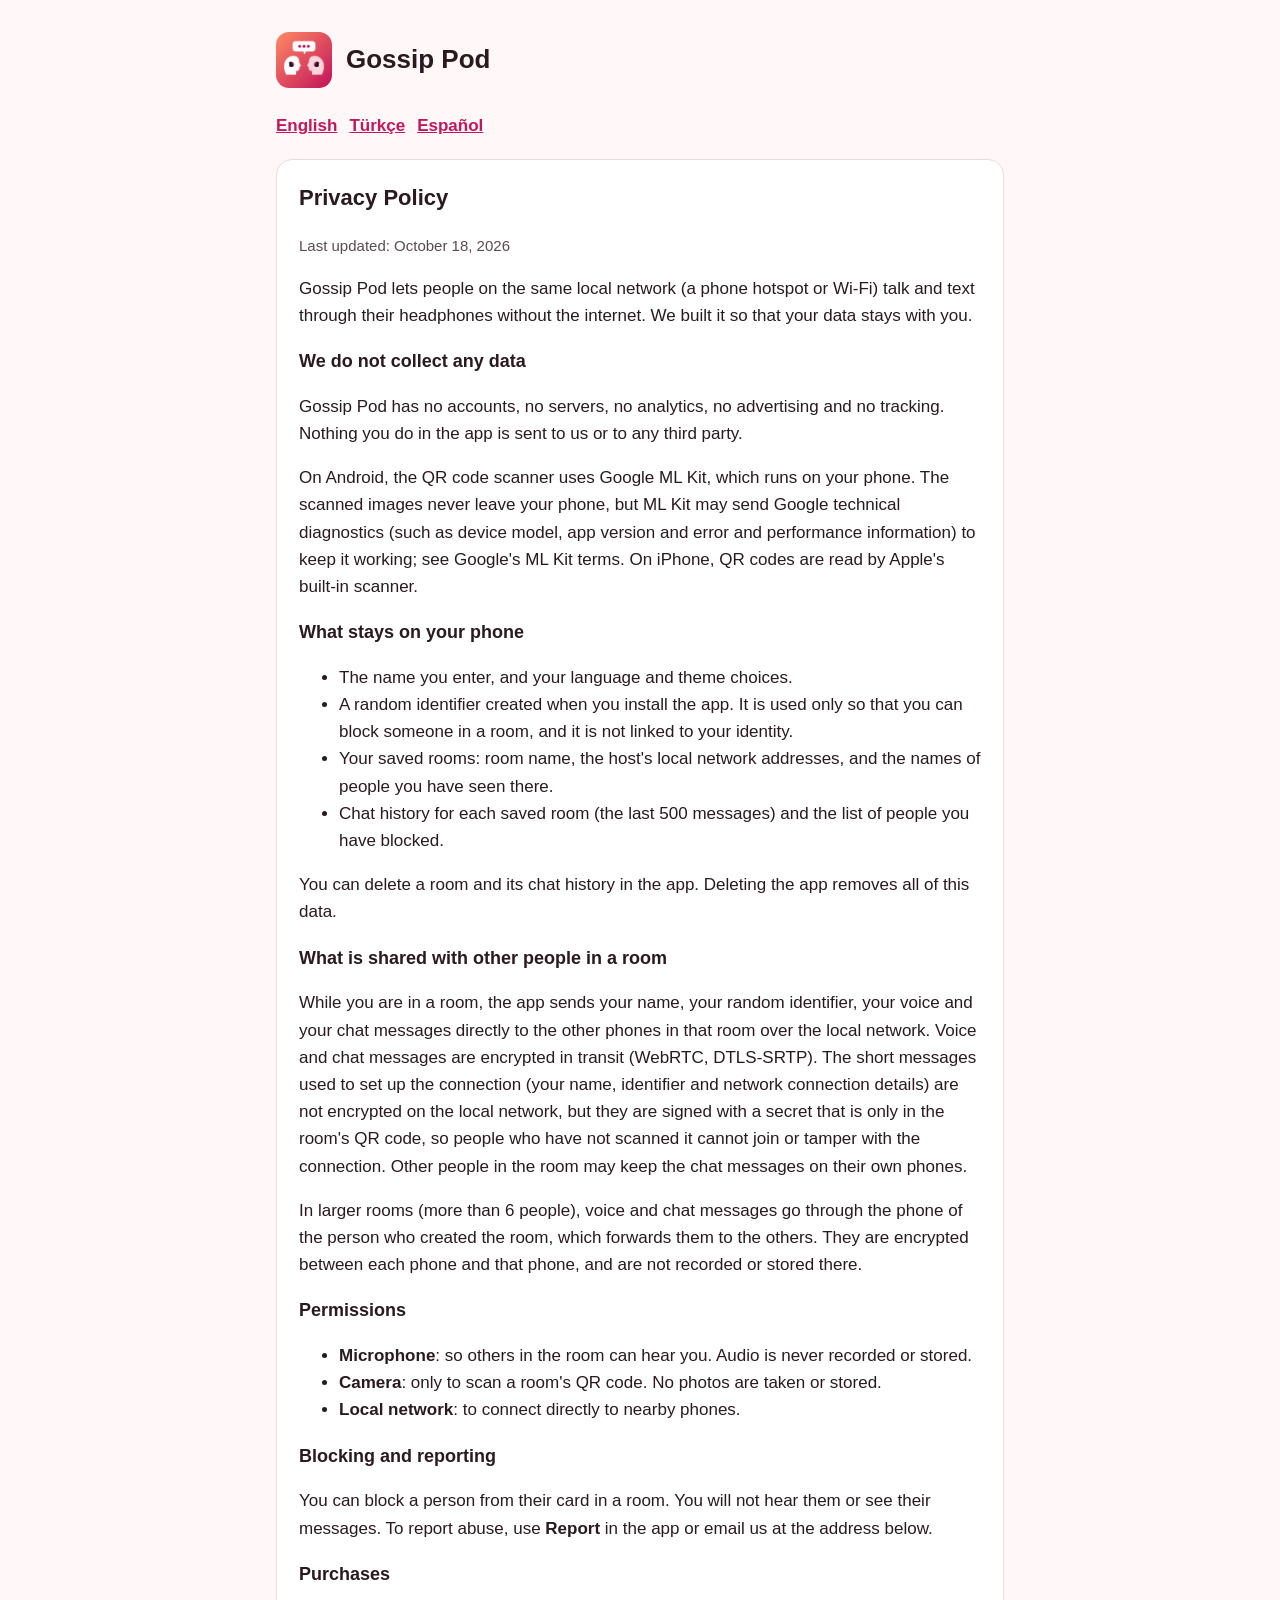
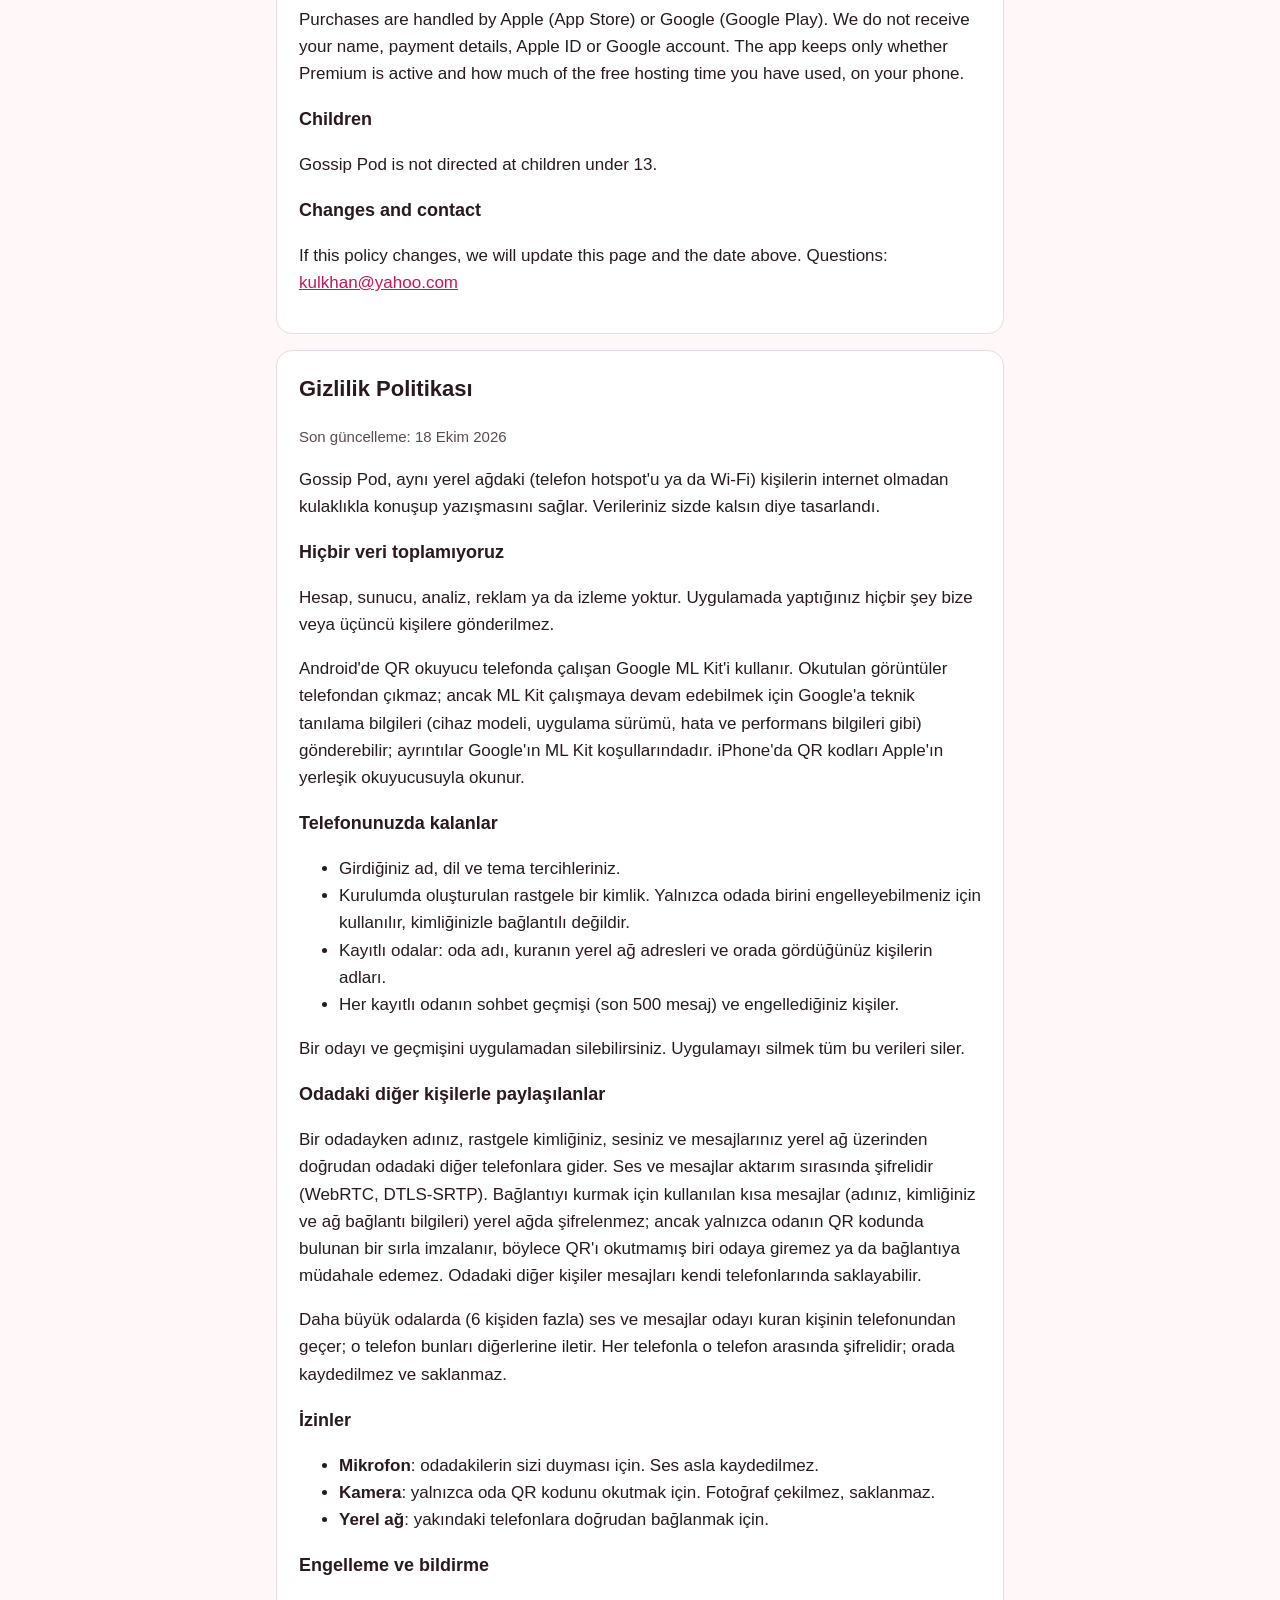
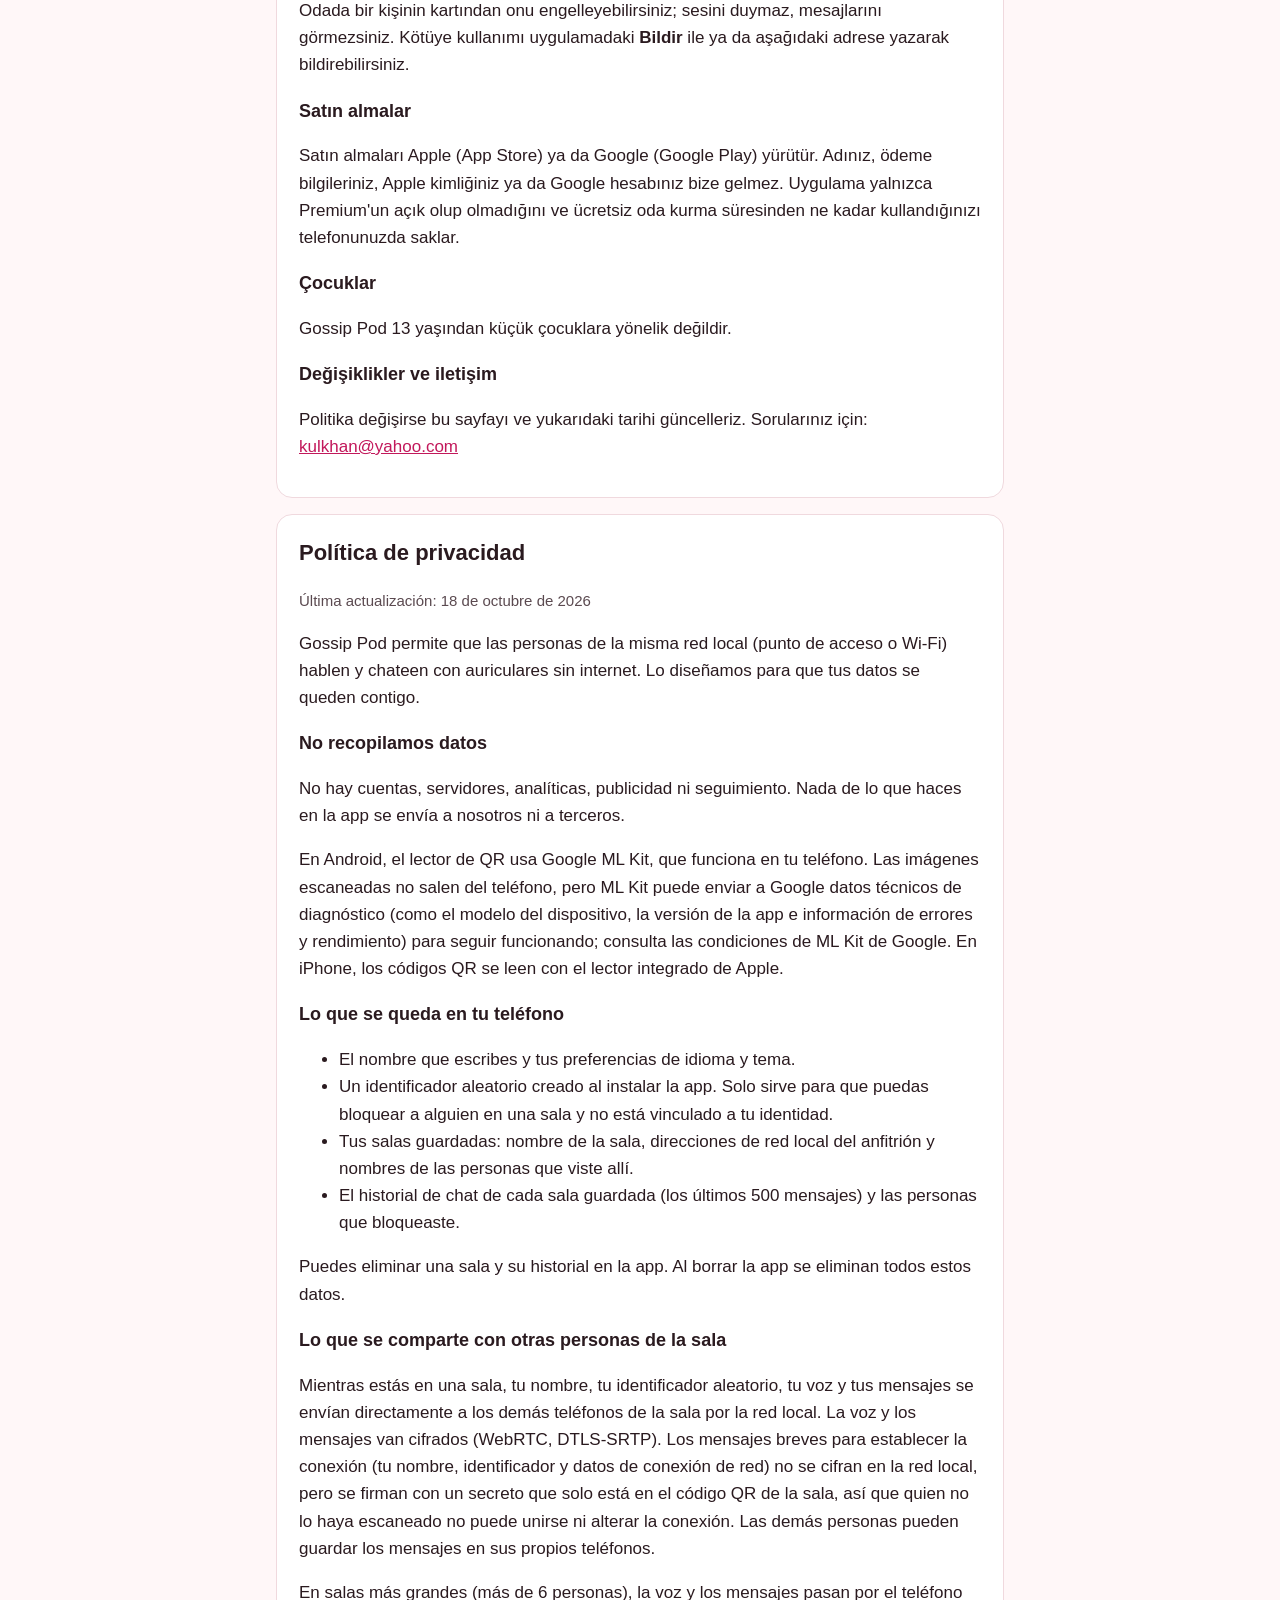
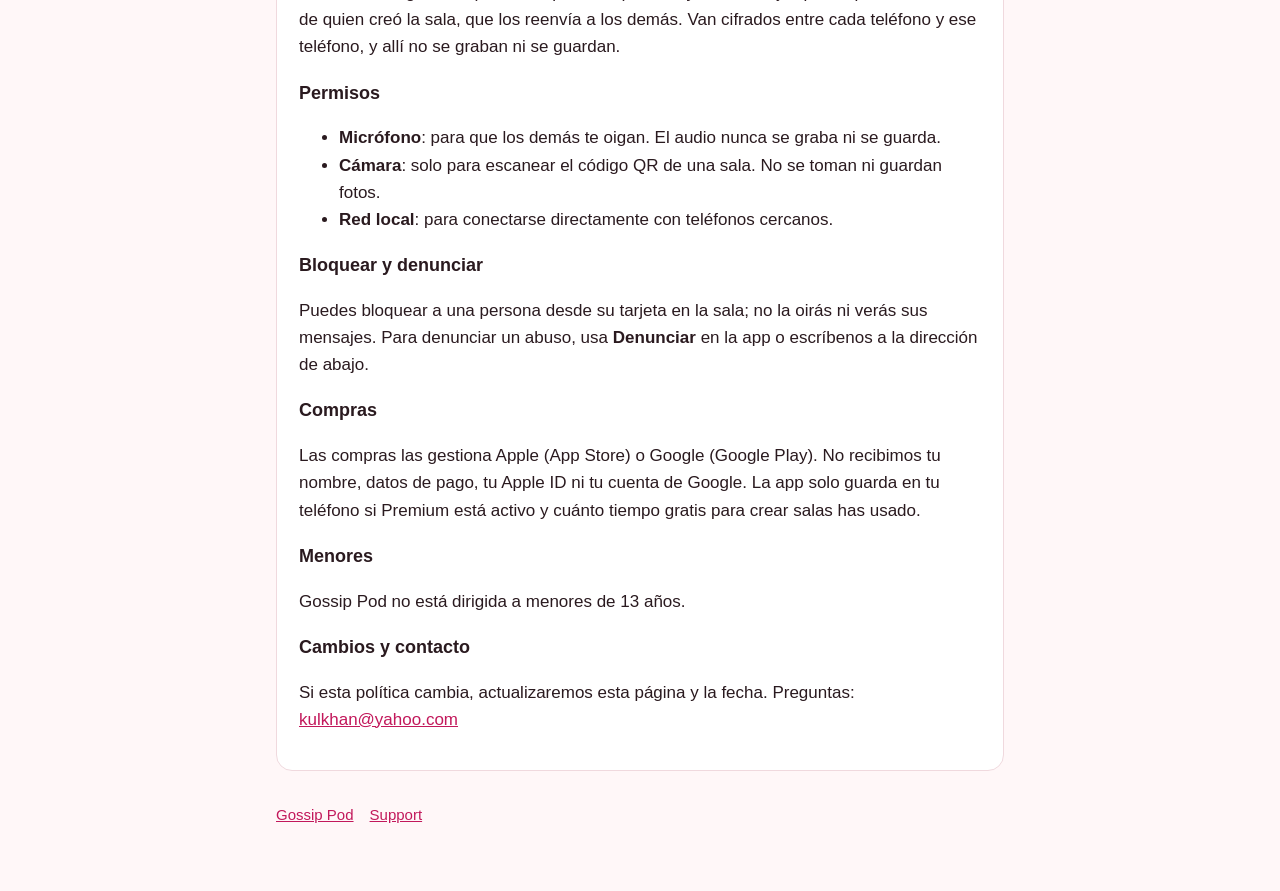
==== privacy.html @ c3149ad6 "Gossip Pod sitesi: gizlilik politikası ve destek Co-Authored-By: Claude Opus 5.5 <noreply@anthropic." ====
<!doctype html>
<html lang="en">
<head>
  <meta charset="utf-8">
  <meta name="viewport" content="width=device-width, initial-scale=1">
  <title>Gossip Pod Privacy</title>
  <link rel="icon" href="icon.png">
  <link rel="stylesheet" href="style.css">
</head>
<body>
<main>
  <header><img src="icon.png" alt=""><a href="index.html">Gossip Pod</a></header>
  <nav class="lang"><a href="#en">English</a><a href="#tr">Türkçe</a><a href="#es">Español</a></nav>

  <section id="en">
    <h2>Privacy Policy</h2>
    <p class="muted">Last updated: October 18, 2026</p>
    <p>Gossip Pod lets people on the same local network (a phone hotspot or Wi-Fi) talk and text through their headphones without the internet. We built it so that your data stays with you.</p>

    <h3>We do not collect any data</h3>
    <p>Gossip Pod has no accounts, no servers, no analytics, no advertising and no tracking. Nothing you do in the app is sent to us or to any third party.</p>
    <p>On Android, the QR code scanner uses Google ML Kit, which runs on your phone. The scanned images never leave your phone, but ML Kit may send Google technical diagnostics (such as device model, app version and error and performance information) to keep it working; see Google's ML Kit terms. On iPhone, QR codes are read by Apple's built-in scanner.</p>

    <h3>What stays on your phone</h3>
    <ul>
      <li>The name you enter, and your language and theme choices.</li>
      <li>A random identifier created when you install the app. It is used only so that you can block someone in a room, and it is not linked to your identity.</li>
      <li>Your saved rooms: room name, the host's local network addresses, and the names of people you have seen there.</li>
      <li>Chat history for each saved room (the last 500 messages) and the list of people you have blocked.</li>
    </ul>
    <p>You can delete a room and its chat history in the app. Deleting the app removes all of this data.</p>

    <h3>What is shared with other people in a room</h3>
    <p>While you are in a room, the app sends your name, your random identifier, your voice and your chat messages directly to the other phones in that room over the local network. Voice and chat messages are encrypted in transit (WebRTC, DTLS-SRTP). The short messages used to set up the connection (your name, identifier and network connection details) are not encrypted on the local network, but they are signed with a secret that is only in the room's QR code, so people who have not scanned it cannot join or tamper with the connection. Other people in the room may keep the chat messages on their own phones.</p>
    <p>In larger rooms (more than 6 people), voice and chat messages go through the phone of the person who created the room, which forwards them to the others. They are encrypted between each phone and that phone, and are not recorded or stored there.</p>

    <h3>Permissions</h3>
    <ul>
      <li><strong>Microphone</strong>: so others in the room can hear you. Audio is never recorded or stored.</li>
      <li><strong>Camera</strong>: only to scan a room's QR code. No photos are taken or stored.</li>
      <li><strong>Local network</strong>: to connect directly to nearby phones.</li>
    </ul>

    <h3>Blocking and reporting</h3>
    <p>You can block a person from their card in a room. You will not hear them or see their messages. To report abuse, use <strong>Report</strong> in the app or email us at the address below.</p>

    <h3>Purchases</h3>
    <p>Purchases are handled by Apple (App Store) or Google (Google Play). We do not receive your name, payment details, Apple ID or Google account. The app keeps only whether Premium is active and how much of the free hosting time you have used, on your phone.</p>

    <h3>Children</h3>
    <p>Gossip Pod is not directed at children under 13.</p>

    <h3>Changes and contact</h3>
    <p>If this policy changes, we will update this page and the date above. Questions: <a href="mailto:kulkhan@yahoo.com">kulkhan@yahoo.com</a></p>
  </section>

  <section id="tr">
    <h2>Gizlilik Politikası</h2>
    <p class="muted">Son güncelleme: 18 Ekim 2026</p>
    <p>Gossip Pod, aynı yerel ağdaki (telefon hotspot'u ya da Wi-Fi) kişilerin internet olmadan kulaklıkla konuşup yazışmasını sağlar. Verileriniz sizde kalsın diye tasarlandı.</p>
    <h3>Hiçbir veri toplamıyoruz</h3>
    <p>Hesap, sunucu, analiz, reklam ya da izleme yoktur. Uygulamada yaptığınız hiçbir şey bize veya üçüncü kişilere gönderilmez.</p>
    <p>Android'de QR okuyucu telefonda çalışan Google ML Kit'i kullanır. Okutulan görüntüler telefondan çıkmaz; ancak ML Kit çalışmaya devam edebilmek için Google'a teknik tanılama bilgileri (cihaz modeli, uygulama sürümü, hata ve performans bilgileri gibi) gönderebilir; ayrıntılar Google'ın ML Kit koşullarındadır. iPhone'da QR kodları Apple'ın yerleşik okuyucusuyla okunur.</p>
    <h3>Telefonunuzda kalanlar</h3>
    <ul>
      <li>Girdiğiniz ad, dil ve tema tercihleriniz.</li>
      <li>Kurulumda oluşturulan rastgele bir kimlik. Yalnızca odada birini engelleyebilmeniz için kullanılır, kimliğinizle bağlantılı değildir.</li>
      <li>Kayıtlı odalar: oda adı, kuranın yerel ağ adresleri ve orada gördüğünüz kişilerin adları.</li>
      <li>Her kayıtlı odanın sohbet geçmişi (son 500 mesaj) ve engellediğiniz kişiler.</li>
    </ul>
    <p>Bir odayı ve geçmişini uygulamadan silebilirsiniz. Uygulamayı silmek tüm bu verileri siler.</p>
    <h3>Odadaki diğer kişilerle paylaşılanlar</h3>
    <p>Bir odadayken adınız, rastgele kimliğiniz, sesiniz ve mesajlarınız yerel ağ üzerinden doğrudan odadaki diğer telefonlara gider. Ses ve mesajlar aktarım sırasında şifrelidir (WebRTC, DTLS-SRTP). Bağlantıyı kurmak için kullanılan kısa mesajlar (adınız, kimliğiniz ve ağ bağlantı bilgileri) yerel ağda şifrelenmez; ancak yalnızca odanın QR kodunda bulunan bir sırla imzalanır, böylece QR'ı okutmamış biri odaya giremez ya da bağlantıya müdahale edemez. Odadaki diğer kişiler mesajları kendi telefonlarında saklayabilir.</p>
    <p>Daha büyük odalarda (6 kişiden fazla) ses ve mesajlar odayı kuran kişinin telefonundan geçer; o telefon bunları diğerlerine iletir. Her telefonla o telefon arasında şifrelidir; orada kaydedilmez ve saklanmaz.</p>
    <h3>İzinler</h3>
    <ul>
      <li><strong>Mikrofon</strong>: odadakilerin sizi duyması için. Ses asla kaydedilmez.</li>
      <li><strong>Kamera</strong>: yalnızca oda QR kodunu okutmak için. Fotoğraf çekilmez, saklanmaz.</li>
      <li><strong>Yerel ağ</strong>: yakındaki telefonlara doğrudan bağlanmak için.</li>
    </ul>
    <h3>Engelleme ve bildirme</h3>
    <p>Odada bir kişinin kartından onu engelleyebilirsiniz; sesini duymaz, mesajlarını görmezsiniz. Kötüye kullanımı uygulamadaki <strong>Bildir</strong> ile ya da aşağıdaki adrese yazarak bildirebilirsiniz.</p>
    <h3>Satın almalar</h3>
    <p>Satın almaları Apple (App Store) ya da Google (Google Play) yürütür. Adınız, ödeme bilgileriniz, Apple kimliğiniz ya da Google hesabınız bize gelmez. Uygulama yalnızca Premium'un açık olup olmadığını ve ücretsiz oda kurma süresinden ne kadar kullandığınızı telefonunuzda saklar.</p>
    <h3>Çocuklar</h3>
    <p>Gossip Pod 13 yaşından küçük çocuklara yönelik değildir.</p>
    <h3>Değişiklikler ve iletişim</h3>
    <p>Politika değişirse bu sayfayı ve yukarıdaki tarihi güncelleriz. Sorularınız için: <a href="mailto:kulkhan@yahoo.com">kulkhan@yahoo.com</a></p>
  </section>

  <section id="es">
    <h2>Política de privacidad</h2>
    <p class="muted">Última actualización: 18 de octubre de 2026</p>
    <p>Gossip Pod permite que las personas de la misma red local (punto de acceso o Wi-Fi) hablen y chateen con auriculares sin internet. Lo diseñamos para que tus datos se queden contigo.</p>
    <h3>No recopilamos datos</h3>
    <p>No hay cuentas, servidores, analíticas, publicidad ni seguimiento. Nada de lo que haces en la app se envía a nosotros ni a terceros.</p>
    <p>En Android, el lector de QR usa Google ML Kit, que funciona en tu teléfono. Las imágenes escaneadas no salen del teléfono, pero ML Kit puede enviar a Google datos técnicos de diagnóstico (como el modelo del dispositivo, la versión de la app e información de errores y rendimiento) para seguir funcionando; consulta las condiciones de ML Kit de Google. En iPhone, los códigos QR se leen con el lector integrado de Apple.</p>
    <h3>Lo que se queda en tu teléfono</h3>
    <ul>
      <li>El nombre que escribes y tus preferencias de idioma y tema.</li>
      <li>Un identificador aleatorio creado al instalar la app. Solo sirve para que puedas bloquear a alguien en una sala y no está vinculado a tu identidad.</li>
      <li>Tus salas guardadas: nombre de la sala, direcciones de red local del anfitrión y nombres de las personas que viste allí.</li>
      <li>El historial de chat de cada sala guardada (los últimos 500 mensajes) y las personas que bloqueaste.</li>
    </ul>
    <p>Puedes eliminar una sala y su historial en la app. Al borrar la app se eliminan todos estos datos.</p>
    <h3>Lo que se comparte con otras personas de la sala</h3>
    <p>Mientras estás en una sala, tu nombre, tu identificador aleatorio, tu voz y tus mensajes se envían directamente a los demás teléfonos de la sala por la red local. La voz y los mensajes van cifrados (WebRTC, DTLS-SRTP). Los mensajes breves para establecer la conexión (tu nombre, identificador y datos de conexión de red) no se cifran en la red local, pero se firman con un secreto que solo está en el código QR de la sala, así que quien no lo haya escaneado no puede unirse ni alterar la conexión. Las demás personas pueden guardar los mensajes en sus propios teléfonos.</p>
    <p>En salas más grandes (más de 6 personas), la voz y los mensajes pasan por el teléfono de quien creó la sala, que los reenvía a los demás. Van cifrados entre cada teléfono y ese teléfono, y allí no se graban ni se guardan.</p>
    <h3>Permisos</h3>
    <ul>
      <li><strong>Micrófono</strong>: para que los demás te oigan. El audio nunca se graba ni se guarda.</li>
      <li><strong>Cámara</strong>: solo para escanear el código QR de una sala. No se toman ni guardan fotos.</li>
      <li><strong>Red local</strong>: para conectarse directamente con teléfonos cercanos.</li>
    </ul>
    <h3>Bloquear y denunciar</h3>
    <p>Puedes bloquear a una persona desde su tarjeta en la sala; no la oirás ni verás sus mensajes. Para denunciar un abuso, usa <strong>Denunciar</strong> en la app o escríbenos a la dirección de abajo.</p>
    <h3>Compras</h3>
    <p>Las compras las gestiona Apple (App Store) o Google (Google Play). No recibimos tu nombre, datos de pago, tu Apple ID ni tu cuenta de Google. La app solo guarda en tu teléfono si Premium está activo y cuánto tiempo gratis para crear salas has usado.</p>
    <h3>Menores</h3>
    <p>Gossip Pod no está dirigida a menores de 13 años.</p>
    <h3>Cambios y contacto</h3>
    <p>Si esta política cambia, actualizaremos esta página y la fecha. Preguntas: <a href="mailto:kulkhan@yahoo.com">kulkhan@yahoo.com</a></p>
  </section>

  <footer><a href="index.html">Gossip Pod</a><a href="support.html">Support</a></footer>
</main>
</body>
</html>
---- style.css ----
:root {
  --bg: #fff7f8;
  --text: #2a1a1f;
  --muted: #5b4a50;
  --card: #ffffff;
  --border: #f0d9de;
  --brand: #c2185b;
  --brand-2: #ff8a65;
}
@media (prefers-color-scheme: dark) {
  :root {
    --bg: #1b1114;
    --text: #f7e9ec;
    --muted: #cdb9be;
    --card: #261a1e;
    --border: #3a2a2f;
    --brand: #ff8fb4;
  }
}
* { box-sizing: border-box; }
body {
  margin: 0;
  background: var(--bg);
  color: var(--text);
  font: 17px/1.6 -apple-system, BlinkMacSystemFont, "Segoe UI", Roboto, sans-serif;
}
main { max-width: 760px; margin: 0 auto; padding: 32px 16px 64px; }
header { display: flex; align-items: center; gap: 14px; margin-bottom: 24px; }
header img { width: 56px; height: 56px; border-radius: 13px; }
header a { color: inherit; text-decoration: none; font-size: 26px; font-weight: 700; }
.hero {
  background: linear-gradient(135deg, var(--brand-2), #c2185b);
  color: #fff;
  border-radius: 20px;
  padding: 28px 24px;
  margin-bottom: 24px;
}
.hero h1 { margin: 0 0 8px; font-size: 30px; line-height: 1.2; }
.hero p { margin: 0; font-size: 18px; }
section {
  background: var(--card);
  border: 1px solid var(--border);
  border-radius: 16px;
  padding: 20px 22px;
  margin-bottom: 16px;
}
h2 { margin-top: 0; font-size: 22px; }
h3 { font-size: 18px; margin-bottom: 4px; }
a { color: var(--brand); }
.muted { color: var(--muted); font-size: 15px; }
nav.lang { display: flex; gap: 12px; flex-wrap: wrap; margin: 8px 0 20px; }
nav.lang a { font-weight: 600; }
footer { margin-top: 32px; color: var(--muted); font-size: 15px; }
footer a { margin-right: 16px; }
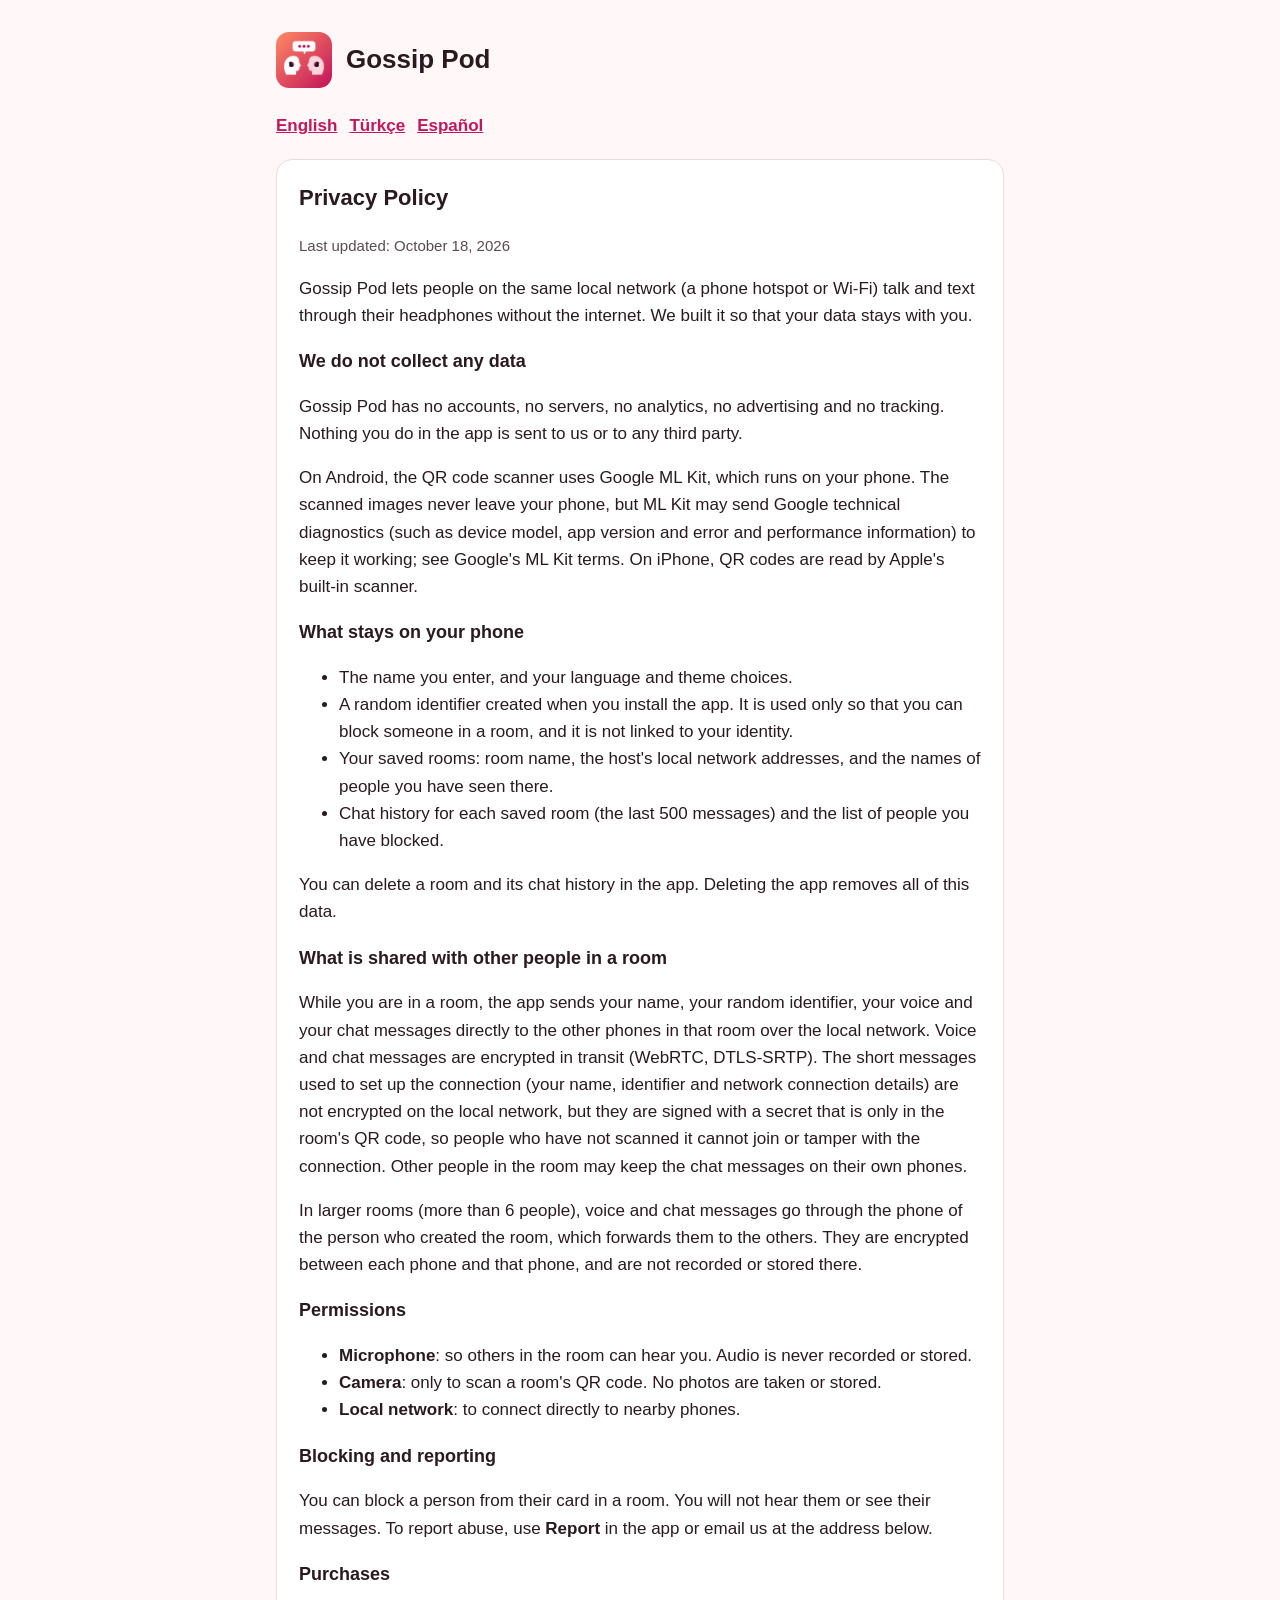
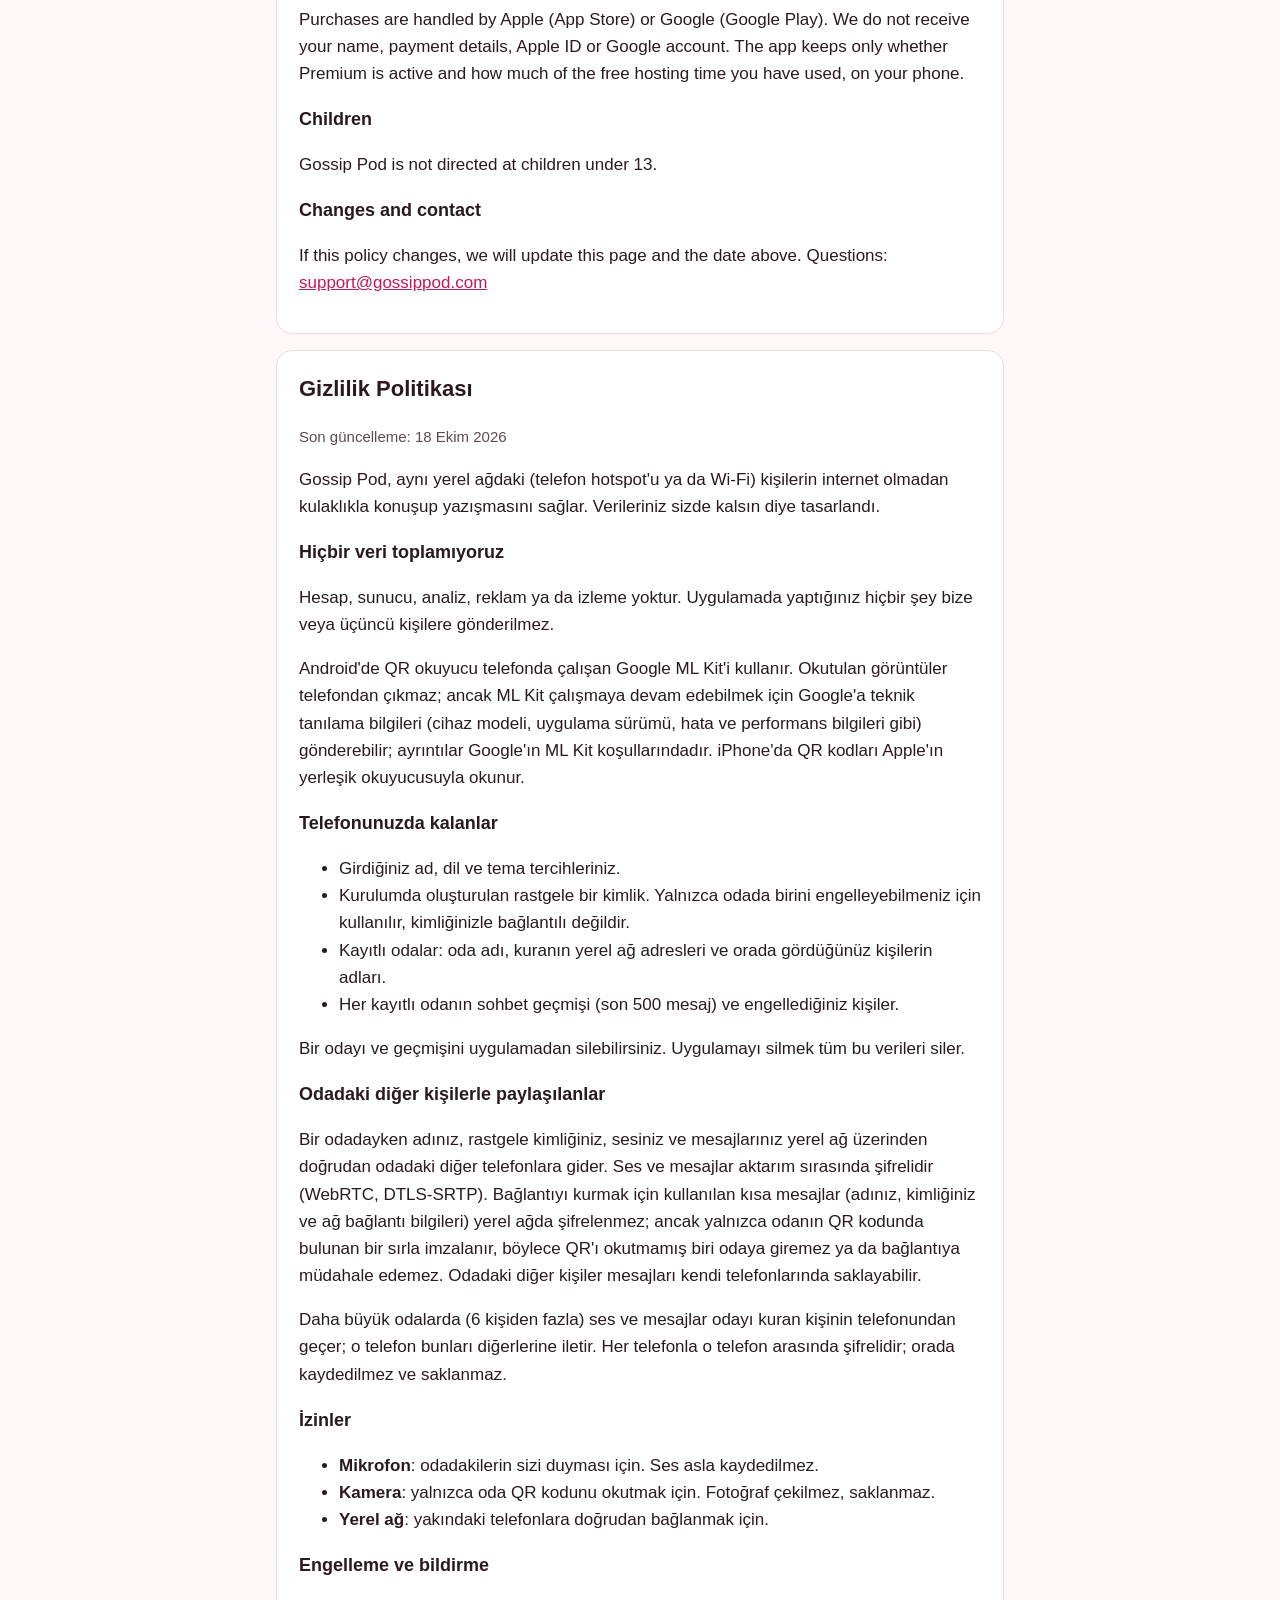
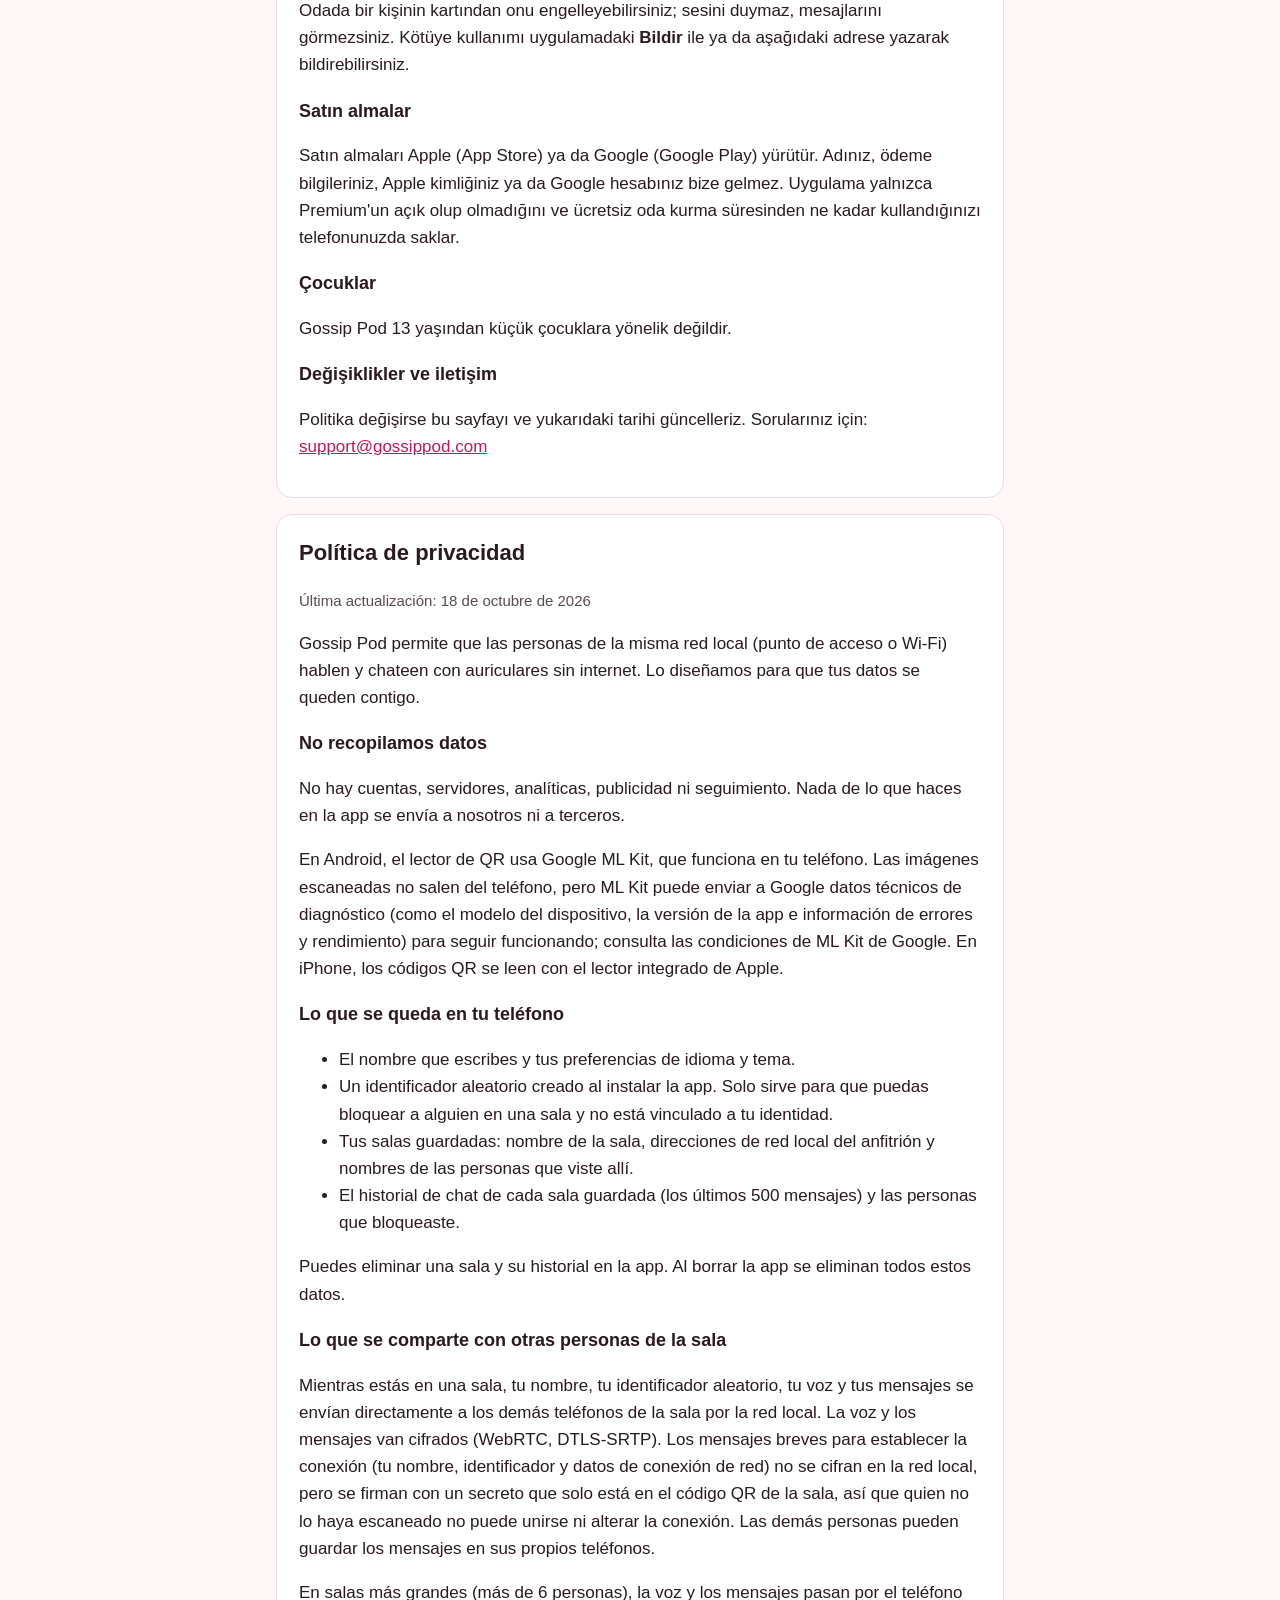
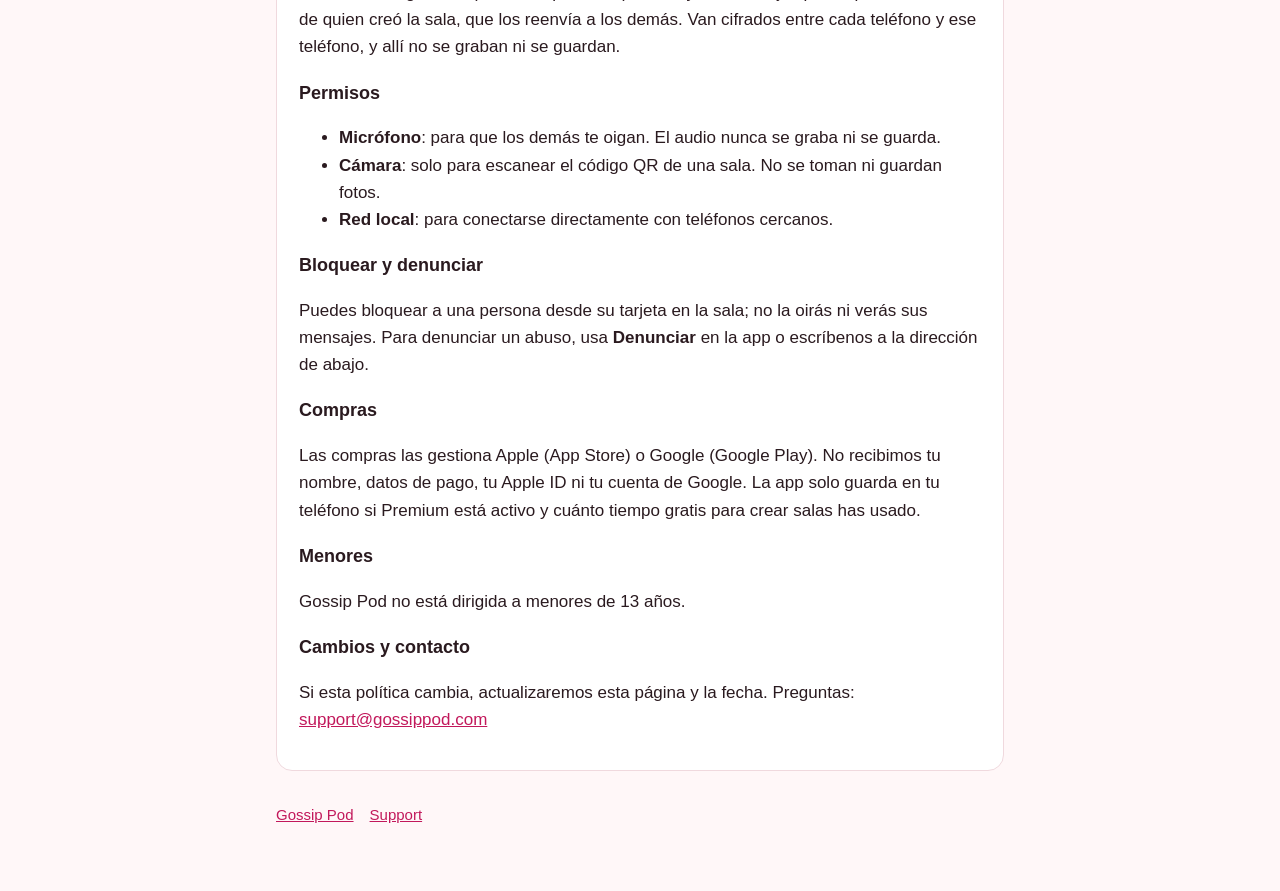
==== commit 4ce41f8b: "Destek e-postası support@gossippod.com, adresler gossippod.com Co-Authored-By: Claude Opus 5.5 <nore" ====
--- a/privacy.html
+++ b/privacy.html
@@ -51,7 +51,7 @@
     <p>Gossip Pod is not directed at children under 13.</p>
 
     <h3>Changes and contact</h3>
-    <p>If this policy changes, we will update this page and the date above. Questions: <a href="mailto:kulkhan@yahoo.com">kulkhan@yahoo.com</a></p>
+    <p>If this policy changes, we will update this page and the date above. Questions: <a href="mailto:support@gossippod.com">support@gossippod.com</a></p>
   </section>
 
   <section id="tr">
@@ -85,7 +85,7 @@
     <h3>Çocuklar</h3>
     <p>Gossip Pod 13 yaşından küçük çocuklara yönelik değildir.</p>
     <h3>Değişiklikler ve iletişim</h3>
-    <p>Politika değişirse bu sayfayı ve yukarıdaki tarihi güncelleriz. Sorularınız için: <a href="mailto:kulkhan@yahoo.com">kulkhan@yahoo.com</a></p>
+    <p>Politika değişirse bu sayfayı ve yukarıdaki tarihi güncelleriz. Sorularınız için: <a href="mailto:support@gossippod.com">support@gossippod.com</a></p>
   </section>
 
   <section id="es">
@@ -119,7 +119,7 @@
     <h3>Menores</h3>
     <p>Gossip Pod no está dirigida a menores de 13 años.</p>
     <h3>Cambios y contacto</h3>
-    <p>Si esta política cambia, actualizaremos esta página y la fecha. Preguntas: <a href="mailto:kulkhan@yahoo.com">kulkhan@yahoo.com</a></p>
+    <p>Si esta política cambia, actualizaremos esta página y la fecha. Preguntas: <a href="mailto:support@gossippod.com">support@gossippod.com</a></p>
   </section>
 
   <footer><a href="index.html">Gossip Pod</a><a href="support.html">Support</a></footer>
